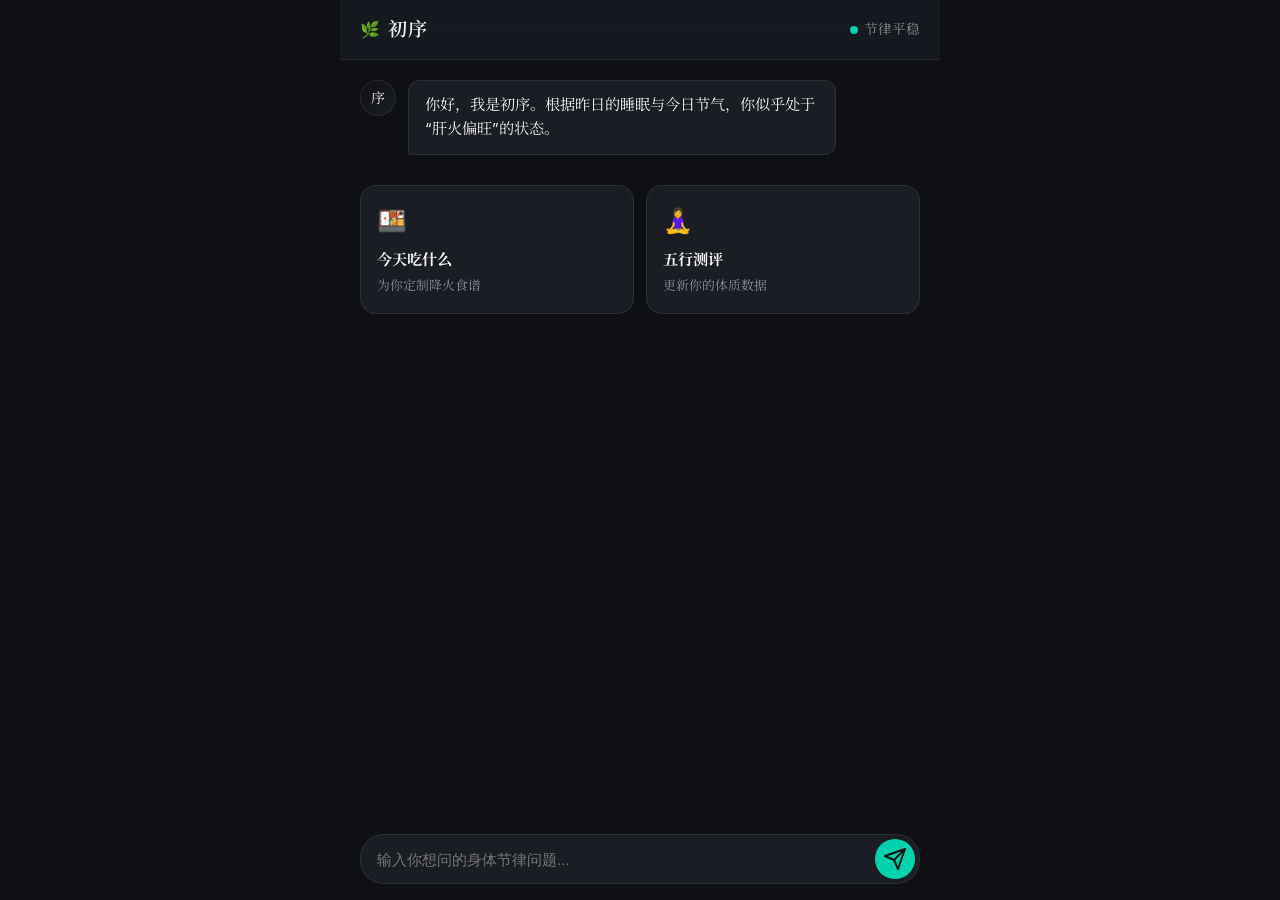
==== frontend/index.html @ c4203f0c "feat: init lightweight vanilla PWA frontend skeleton" ====
<!DOCTYPE html>
<html lang="zh-CN">
<head>
    <meta charset="UTF-8">
    <meta name="viewport" content="width=device-width, initial-scale=1.0, maximum-scale=1.0, user-scalable=no">
    <title>初序 · 身体节律管家</title>
    <!-- SEO & PWA Meta -->
    <meta name="description" content="初序 AI - 你的五行体质与日常节律管家">
    <meta name="theme-color" content="#1a1a1a">
    <!-- Fonts -->
    <link rel="preconnect" href="https://fonts.googleapis.com">
    <link rel="preconnect" href="https://fonts.gstatic.com" crossorigin>
    <link href="https://fonts.googleapis.com/css2?family=Inter:wght@300;400;500;600&family=Noto+Serif+SC:wght@400;600&display=swap" rel="stylesheet">
    <!-- Styles -->
    <link rel="stylesheet" href="styles.css">
</head>
<body>
    <div id="app" class="app-container">
        <!-- Header -->
        <header class="glass-header">
            <div class="logo">
                <span class="logo-icon">🌿</span>
                <h1>初序</h1>
            </div>
            <div class="user-status">
                <span class="status-dot healthy"></span>
                <span>节律平稳</span>
            </div>
        </header>

        <!-- Main Chat/Content Area -->
        <main id="chat-container" class="chat-container">
            <!-- Welcome Message -->
            <div class="message ai-message fade-in">
                <div class="avatar">序</div>
                <div class="bubble">
                    <p>你好，我是初序。根据昨日的睡眠与今日节气，你似乎处于“肝火偏旺”的状态。</p>
                </div>
            </div>
            
            <!-- Quick Action Cards (Hook System) -->
            <div class="action-grid fade-in-up">
                <div class="action-card primary-action" id="btn-eat-what">
                    <div class="card-icon">🍱</div>
                    <h3>今天吃什么</h3>
                    <p>为你定制降火食谱</p>
                </div>
                <div class="action-card secondary-action">
                    <div class="card-icon">🧘‍♀️</div>
                    <h3>五行测评</h3>
                    <p>更新你的体质数据</p>
                </div>
            </div>
        </main>

        <!-- Input Area -->
        <footer class="input-area glass-footer">
            <div class="input-wrapper">
                <input type="text" id="user-input" placeholder="输入你想问的身体节律问题..." autocomplete="off">
                <button id="send-btn" class="send-btn">
                    <svg viewBox="0 0 24 24" width="24" height="24" stroke="currentColor" stroke-width="2" fill="none" stroke-linecap="round" stroke-linejoin="round"><line x1="22" y1="2" x2="11" y2="13"></line><polygon points="22 2 15 22 11 13 2 9 22 2"></polygon></svg>
                </button>
            </div>
        </footer>
    </div>

    <!-- Scripts -->
    <script src="app.js"></script>
</body>
</html>
---- frontend/styles.css ----
/* CSS Variables & Design System */
:root {
    /* Color Palette */
    --bg-color: #0f1115;
    --surface-color: #1a1d24;
    --primary-color: #00d2ad;
    --primary-hover: #00e8c0;
    --text-main: #f0f0f0;
    --text-muted: #8a8d93;
    --glass-bg: rgba(26, 29, 36, 0.7);
    --glass-border: rgba(255, 255, 255, 0.08);
    
    /* Metrics */
    --border-radius: 16px;
    --header-height: 60px;
    --footer-height: 80px;
}

* {
    box-sizing: border-box;
    margin: 0;
    padding: 0;
}

body {
    font-family: 'Inter', 'Noto Serif SC', sans-serif;
    background-color: var(--bg-color);
    color: var(--text-main);
    line-height: 1.6;
    height: 100vh;
    overflow: hidden;
}

/* App Container */
.app-container {
    display: flex;
    flex-direction: column;
    height: 100vh;
    max-width: 600px;
    margin: 0 auto;
    position: relative;
}

/* Glassmorphism Components */
.glass-header {
    background: var(--glass-bg);
    backdrop-filter: blur(12px);
    -webkit-backdrop-filter: blur(12px);
    border-bottom: 1px solid var(--glass-border);
    height: var(--header-height);
    display: flex;
    justify-content: space-between;
    align-items: center;
    padding: 0 20px;
    position: absolute;
    top: 0;
    width: 100%;
    z-index: 10;
}

.logo {
    display: flex;
    align-items: center;
    gap: 8px;
}

.logo h1 {
    font-size: 1.2rem;
    font-weight: 600;
    letter-spacing: 1px;
}

.user-status {
    display: flex;
    align-items: center;
    gap: 6px;
    font-size: 0.85rem;
    color: var(--text-muted);
}

.status-dot {
    width: 8px;
    height: 8px;
    border-radius: 50%;
}
.status-dot.healthy { background-color: var(--primary-color); }

/* Main Chat Area */
.chat-container {
    flex: 1;
    overflow-y: auto;
    padding: calc(var(--header-height) + 20px) 20px calc(var(--footer-height) + 20px);
    display: flex;
    flex-direction: column;
    gap: 20px;
}

.message {
    display: flex;
    gap: 12px;
    max-width: 85%;
}

.ai-message {
    align-self: flex-start;
}

.user-message {
    align-self: flex-end;
    flex-direction: row-reverse;
}

.avatar {
    width: 36px;
    height: 36px;
    border-radius: 50%;
    background: linear-gradient(135deg, var(--bg-color), var(--surface-color));
    border: 1px solid var(--glass-border);
    display: flex;
    justify-content: center;
    align-items: center;
    font-size: 14px;
    flex-shrink: 0;
}

.bubble {
    background: var(--surface-color);
    padding: 12px 16px;
    border-radius: 12px 12px 12px 2px;
    border: 1px solid var(--glass-border);
    font-size: 0.95rem;
}

.user-message .bubble {
    background: linear-gradient(135deg, rgba(0, 210, 173, 0.1), transparent);
    border-color: rgba(0, 210, 173, 0.3);
    border-radius: 12px 12px 2px 12px;
}

/* Action Cards */
.action-grid {
    display: grid;
    grid-template-columns: 1fr 1fr;
    gap: 12px;
    margin-top: 10px;
}

.action-card {
    background: var(--surface-color);
    border: 1px solid var(--glass-border);
    border-radius: 16px;
    padding: 16px;
    cursor: pointer;
    transition: all 0.3s ease;
}

.action-card:hover {
    transform: translateY(-2px);
    border-color: var(--primary-color);
    box-shadow: 0 4px 12px rgba(0, 210, 173, 0.1);
}

.card-icon {
    font-size: 24px;
    margin-bottom: 8px;
}

.action-card h3 {
    font-size: 0.95rem;
    margin-bottom: 4px;
    color: var(--text-main);
}

.action-card p {
    font-size: 0.8rem;
    color: var(--text-muted);
}

/* Input Area */
.input-area {
    position: absolute;
    bottom: 0;
    width: 100%;
    padding: 16px 20px;
    background: var(--bg-color);
}

.input-wrapper {
    display: flex;
    background: var(--surface-color);
    border: 1px solid var(--glass-border);
    border-radius: 24px;
    padding: 4px 4px 4px 16px;
    transition: border-color 0.3s;
}

.input-wrapper:focus-within {
    border-color: var(--primary-color);
}

.input-wrapper input {
    flex: 1;
    background: transparent;
    border: none;
    outline: none;
    color: var(--text-main);
    font-size: 0.95rem;
}

.send-btn {
    background: var(--primary-color);
    color: var(--bg-color);
    border: none;
    width: 40px;
    height: 40px;
    border-radius: 50%;
    display: flex;
    justify-content: center;
    align-items: center;
    cursor: pointer;
    transition: background 0.3s;
}

.send-btn:hover {
    background: var(--primary-hover);
}

/* Animations */
@keyframes fadeIn { from { opacity: 0; } to { opacity: 1; } }
@keyframes fadeInUp { from { opacity: 0; transform: translateY(10px); } to { opacity: 1; transform: translateY(0); } }

.fade-in { animation: fadeIn 0.5s ease forwards; }
.fade-in-up { animation: fadeInUp 0.5s ease forwards; animation-delay: 0.2s; opacity: 0; }
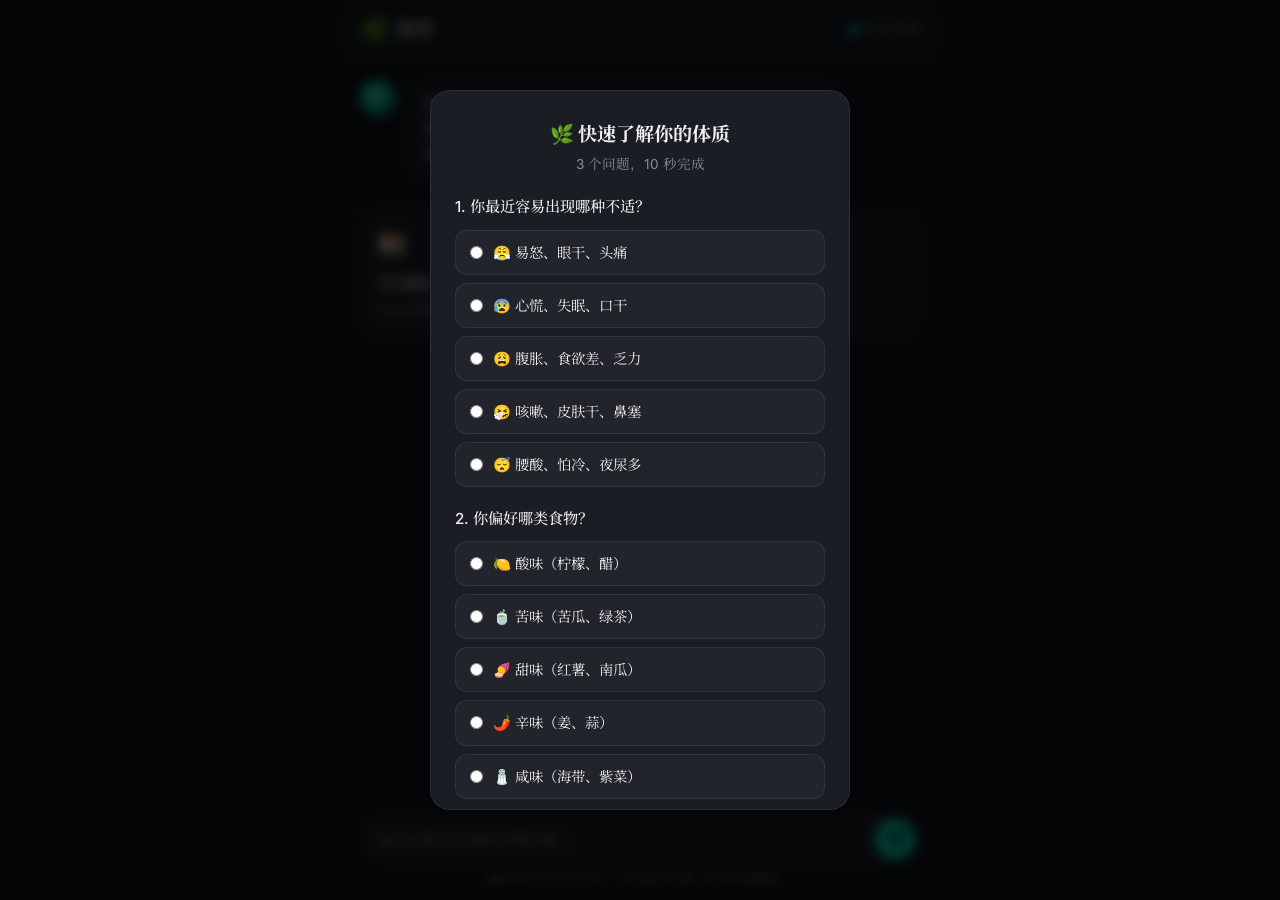
==== commit 3c82c38a: "feat: Phase 2-3 PWA升级 - AI对话引擎+菜谱API框架 - 新增 chat-engine.js: OpenClaw SSE流式对话 + Coze Fallback + 伪打字机降" ====
--- a/frontend/index.html
+++ b/frontend/index.html
@@ -1,19 +1,27 @@
 <!DOCTYPE html>
 <html lang="zh-CN">
+
 <head>
     <meta charset="UTF-8">
     <meta name="viewport" content="width=device-width, initial-scale=1.0, maximum-scale=1.0, user-scalable=no">
     <title>初序 · 身体节律管家</title>
     <!-- SEO & PWA Meta -->
-    <meta name="description" content="初序 AI - 你的五行体质与日常节律管家">
+    <meta name="description" content="初序 AI - 基于五行体质与肠脑轴科学的智能健康管家">
     <meta name="theme-color" content="#1a1a1a">
+    <link rel="manifest" href="manifest.json">
+    <link rel="apple-touch-icon" href="icons/icon-180.png">
+    <meta name="apple-mobile-web-app-capable" content="yes">
+    <meta name="apple-mobile-web-app-status-bar-style" content="black-translucent">
     <!-- Fonts -->
     <link rel="preconnect" href="https://fonts.googleapis.com">
     <link rel="preconnect" href="https://fonts.gstatic.com" crossorigin>
-    <link href="https://fonts.googleapis.com/css2?family=Inter:wght@300;400;500;600&family=Noto+Serif+SC:wght@400;600&display=swap" rel="stylesheet">
+    <link
+        href="https://fonts.googleapis.com/css2?family=Inter:wght@300;400;500;600&family=Noto+Serif+SC:wght@400;600&display=swap"
+        rel="stylesheet">
     <!-- Styles -->
     <link rel="stylesheet" href="styles.css">
 </head>
+
 <body>
     <div id="app" class="app-container">
         <!-- Header -->
@@ -24,7 +32,7 @@
             </div>
             <div class="user-status">
                 <span class="status-dot healthy"></span>
-                <span>节律平稳</span>
+                <span id="user-element-label">节律平稳</span>
             </div>
         </header>
 
@@ -34,21 +42,22 @@
             <div class="message ai-message fade-in">
                 <div class="avatar">序</div>
                 <div class="bubble">
-                    <p>你好，我是初序。根据昨日的睡眠与今日节气，你似乎处于“肝火偏旺”的状态。</p>
+                    <p>你好，我是初序 🌿</p>
+                    <p>我能根据你的五行体质，为你推荐今天最该吃什么、怎么调养。</p>
                 </div>
             </div>
-            
-            <!-- Quick Action Cards (Hook System) -->
+
+            <!-- Quick Action Cards -->
             <div class="action-grid fade-in-up">
                 <div class="action-card primary-action" id="btn-eat-what">
                     <div class="card-icon">🍱</div>
                     <h3>今天吃什么</h3>
-                    <p>为你定制降火食谱</p>
+                    <p>为你定制调养食谱</p>
                 </div>
-                <div class="action-card secondary-action">
+                <div class="action-card secondary-action" id="btn-assessment">
                     <div class="card-icon">🧘‍♀️</div>
                     <h3>五行测评</h3>
-                    <p>更新你的体质数据</p>
+                    <p>深度体质分析</p>
                 </div>
             </div>
         </main>
@@ -57,14 +66,44 @@
         <footer class="input-area glass-footer">
             <div class="input-wrapper">
                 <input type="text" id="user-input" placeholder="输入你想问的身体节律问题..." autocomplete="off">
-                <button id="send-btn" class="send-btn">
-                    <svg viewBox="0 0 24 24" width="24" height="24" stroke="currentColor" stroke-width="2" fill="none" stroke-linecap="round" stroke-linejoin="round"><line x1="22" y1="2" x2="11" y2="13"></line><polygon points="22 2 15 22 11 13 2 9 22 2"></polygon></svg>
+                <button id="send-btn" class="send-btn" aria-label="发送">
+                    <svg viewBox="0 0 24 24" width="24" height="24" stroke="currentColor" stroke-width="2" fill="none"
+                        stroke-linecap="round" stroke-linejoin="round">
+                        <line x1="22" y1="2" x2="11" y2="13"></line>
+                        <polygon points="22 2 15 22 11 13 2 9 22 2"></polygon>
+                    </svg>
                 </button>
             </div>
+            <p class="disclaimer-text">⚠️ AI 生成内容仅供参考，不构成医疗诊断。如有不适请就医。</p>
         </footer>
+
+        <!-- 体质选择弹窗 -->
+        <div id="constitution-modal" class="modal-overlay" style="display:none;">
+            <div class="modal-card">
+                <div class="modal-header">
+                    <h2>🌿 快速了解你的体质</h2>
+                    <p>3 个问题，10 秒完成</p>
+                </div>
+                <div class="modal-body" id="constitution-questions">
+                    <!-- JS 动态填入 -->
+                </div>
+                <button id="constitution-submit" class="modal-submit" disabled>确认体质</button>
+            </div>
+        </div>
     </div>
 
     <!-- Scripts -->
+    <script src="chat-engine.js"></script>
+    <script src="recipe-api.js"></script>
     <script src="app.js"></script>
+    <script>
+        // Service Worker Registration
+        if ('serviceWorker' in navigator) {
+            navigator.serviceWorker.register('sw.js')
+                .then(() => console.log('[初序] Service Worker 注册成功'))
+                .catch((err) => console.warn('[初序] SW 注册失败:', err));
+        }
+    </script>
 </body>
-</html>
+
+</html>
--- a/frontend/styles.css
+++ b/frontend/styles.css
@@ -1,19 +1,19 @@
-/* CSS Variables & Design System */
+/* ─── CSS Variables & Design System ─── */
 :root {
-    /* Color Palette */
     --bg-color: #0f1115;
     --surface-color: #1a1d24;
     --primary-color: #00d2ad;
     --primary-hover: #00e8c0;
+    --primary-glow: rgba(0, 210, 173, 0.15);
     --text-main: #f0f0f0;
     --text-muted: #8a8d93;
     --glass-bg: rgba(26, 29, 36, 0.7);
     --glass-border: rgba(255, 255, 255, 0.08);
-    
-    /* Metrics */
+    --danger: #ff4e50;
+    --warning: #f9d423;
     --border-radius: 16px;
     --header-height: 60px;
-    --footer-height: 80px;
+    --footer-height: 100px;
 }
 
 * {
@@ -31,7 +31,7 @@
     overflow: hidden;
 }
 
-/* App Container */
+/* ─── App Container ─── */
 .app-container {
     display: flex;
     flex-direction: column;
@@ -41,7 +41,7 @@
     position: relative;
 }
 
-/* Glassmorphism Components */
+/* ─── Glassmorphism Header ─── */
 .glass-header {
     background: var(--glass-bg);
     backdrop-filter: blur(12px);
@@ -52,9 +52,10 @@
     justify-content: space-between;
     align-items: center;
     padding: 0 20px;
-    position: absolute;
+    position: fixed;
     top: 0;
     width: 100%;
+    max-width: 600px;
     z-index: 10;
 }
 
@@ -62,6 +63,10 @@
     display: flex;
     align-items: center;
     gap: 8px;
+}
+
+.logo-icon {
+    font-size: 1.4rem;
 }
 
 .logo h1 {
@@ -83,9 +88,13 @@
     height: 8px;
     border-radius: 50%;
 }
-.status-dot.healthy { background-color: var(--primary-color); }
-
-/* Main Chat Area */
+
+.status-dot.healthy {
+    background-color: var(--primary-color);
+    box-shadow: 0 0 6px var(--primary-color);
+}
+
+/* ─── Chat Area ─── */
 .chat-container {
     flex: 1;
     overflow-y: auto;
@@ -93,6 +102,7 @@
     display: flex;
     flex-direction: column;
     gap: 20px;
+    scroll-behavior: smooth;
 }
 
 .message {
@@ -114,13 +124,15 @@
     width: 36px;
     height: 36px;
     border-radius: 50%;
-    background: linear-gradient(135deg, var(--bg-color), var(--surface-color));
+    background: linear-gradient(135deg, var(--primary-color), #007a63);
     border: 1px solid var(--glass-border);
     display: flex;
     justify-content: center;
     align-items: center;
     font-size: 14px;
     flex-shrink: 0;
+    color: #fff;
+    font-weight: 600;
 }
 
 .bubble {
@@ -137,7 +149,7 @@
     border-radius: 12px 12px 2px 12px;
 }
 
-/* Action Cards */
+/* ─── Action Cards ─── */
 .action-grid {
     display: grid;
     grid-template-columns: 1fr 1fr;
@@ -157,7 +169,11 @@
 .action-card:hover {
     transform: translateY(-2px);
     border-color: var(--primary-color);
-    box-shadow: 0 4px 12px rgba(0, 210, 173, 0.1);
+    box-shadow: 0 4px 16px var(--primary-glow);
+}
+
+.action-card:active {
+    transform: translateY(0);
 }
 
 .card-icon {
@@ -168,7 +184,6 @@
 .action-card h3 {
     font-size: 0.95rem;
     margin-bottom: 4px;
-    color: var(--text-main);
 }
 
 .action-card p {
@@ -176,13 +191,139 @@
     color: var(--text-muted);
 }
 
-/* Input Area */
+.primary-action {
+    border-color: rgba(0, 210, 173, 0.2);
+}
+
+/* ─── Loading Dots ─── */
+.typing-dots {
+    display: flex;
+    gap: 5px;
+    padding: 4px 0;
+}
+
+.typing-dots span {
+    width: 8px;
+    height: 8px;
+    border-radius: 50%;
+    background: var(--primary-color);
+    animation: dotPulse 1.4s infinite ease-in-out both;
+}
+
+.typing-dots span:nth-child(2) {
+    animation-delay: 0.16s;
+}
+
+.typing-dots span:nth-child(3) {
+    animation-delay: 0.32s;
+}
+
+@keyframes dotPulse {
+
+    0%,
+    80%,
+    100% {
+        opacity: 0.2;
+        transform: scale(0.8);
+    }
+
+    40% {
+        opacity: 1;
+        transform: scale(1);
+    }
+}
+
+/* ─── Recipe Card ─── */
+.recipe-card {
+    margin-top: 12px;
+    background: rgba(0, 0, 0, 0.25);
+    padding: 16px;
+    border-radius: 12px;
+    border: 1px solid var(--glass-border);
+}
+
+.recipe-header {
+    display: flex;
+    justify-content: space-between;
+    align-items: center;
+    margin-bottom: 8px;
+}
+
+.recipe-name {
+    color: var(--primary-color);
+    font-size: 1rem;
+}
+
+.recipe-tag {
+    font-size: 0.7rem;
+    background: var(--primary-glow);
+    color: var(--primary-color);
+    padding: 2px 8px;
+    border-radius: 10px;
+    border: 1px solid rgba(0, 210, 173, 0.3);
+}
+
+.recipe-effect {
+    font-size: 0.85rem;
+    color: var(--text-muted);
+    margin-bottom: 10px;
+}
+
+.recipe-ingredients {
+    font-size: 0.85rem;
+    color: var(--text-muted);
+    margin-bottom: 10px;
+}
+
+.recipe-ingredients .label {
+    color: var(--text-main);
+    font-weight: 500;
+}
+
+.recipe-steps {
+    list-style: none;
+    font-size: 0.85rem;
+    color: var(--text-muted);
+    margin-bottom: 12px;
+}
+
+.recipe-steps li {
+    padding: 3px 0;
+}
+
+.cps-button {
+    display: block;
+    text-align: center;
+    background: linear-gradient(90deg, var(--danger), var(--warning));
+    color: #fff;
+    text-decoration: none;
+    padding: 10px;
+    border-radius: 8px;
+    font-weight: 600;
+    font-size: 0.9rem;
+    transition: opacity 0.3s;
+}
+
+.cps-button:hover {
+    opacity: 0.9;
+}
+
+.disclaimer {
+    font-size: 0.75rem;
+    color: var(--text-muted);
+    margin-top: 8px;
+}
+
+/* ─── Input Area ─── */
 .input-area {
-    position: absolute;
+    position: fixed;
     bottom: 0;
     width: 100%;
-    padding: 16px 20px;
+    max-width: 600px;
+    padding: 12px 20px;
+    padding-bottom: calc(12px + env(safe-area-inset-bottom, 0px));
     background: var(--bg-color);
+    border-top: 1px solid var(--glass-border);
 }
 
 .input-wrapper {
@@ -225,9 +366,157 @@
     background: var(--primary-hover);
 }
 
-/* Animations */
-@keyframes fadeIn { from { opacity: 0; } to { opacity: 1; } }
-@keyframes fadeInUp { from { opacity: 0; transform: translateY(10px); } to { opacity: 1; transform: translateY(0); } }
-
-.fade-in { animation: fadeIn 0.5s ease forwards; }
-.fade-in-up { animation: fadeInUp 0.5s ease forwards; animation-delay: 0.2s; opacity: 0; }
+.disclaimer-text {
+    font-size: 0.7rem;
+    color: var(--text-muted);
+    text-align: center;
+    margin-top: 6px;
+}
+
+/* ─── Constitution Modal ─── */
+.modal-overlay {
+    position: fixed;
+    inset: 0;
+    background: rgba(0, 0, 0, 0.7);
+    backdrop-filter: blur(6px);
+    display: flex;
+    justify-content: center;
+    align-items: center;
+    z-index: 100;
+    padding: 20px;
+}
+
+.modal-card {
+    background: var(--surface-color);
+    border: 1px solid var(--glass-border);
+    border-radius: 20px;
+    padding: 28px 24px;
+    max-width: 420px;
+    width: 100%;
+    max-height: 80vh;
+    overflow-y: auto;
+}
+
+.modal-header {
+    text-align: center;
+    margin-bottom: 20px;
+}
+
+.modal-header h2 {
+    font-size: 1.2rem;
+    margin-bottom: 4px;
+}
+
+.modal-header p {
+    font-size: 0.85rem;
+    color: var(--text-muted);
+}
+
+.cq-block {
+    margin-bottom: 20px;
+}
+
+.cq-question {
+    font-size: 0.95rem;
+    font-weight: 500;
+    margin-bottom: 10px;
+}
+
+.cq-options {
+    display: flex;
+    flex-direction: column;
+    gap: 8px;
+}
+
+.cq-option {
+    display: flex;
+    align-items: center;
+    gap: 10px;
+    background: rgba(255, 255, 255, 0.03);
+    border: 1px solid var(--glass-border);
+    border-radius: 12px;
+    padding: 10px 14px;
+    cursor: pointer;
+    transition: all 0.2s;
+    font-size: 0.9rem;
+}
+
+.cq-option:hover {
+    border-color: var(--primary-color);
+}
+
+.cq-option input[type="radio"] {
+    accent-color: var(--primary-color);
+}
+
+.cq-option:has(input:checked) {
+    border-color: var(--primary-color);
+    background: var(--primary-glow);
+}
+
+.modal-submit {
+    width: 100%;
+    padding: 12px;
+    background: var(--primary-color);
+    color: var(--bg-color);
+    border: none;
+    border-radius: 12px;
+    font-size: 1rem;
+    font-weight: 600;
+    cursor: pointer;
+    transition: opacity 0.3s;
+    margin-top: 8px;
+}
+
+.modal-submit:disabled {
+    opacity: 0.4;
+    cursor: not-allowed;
+}
+
+.modal-submit:not(:disabled):hover {
+    background: var(--primary-hover);
+}
+
+/* ─── Animations ─── */
+@keyframes fadeIn {
+    from {
+        opacity: 0;
+    }
+
+    to {
+        opacity: 1;
+    }
+}
+
+@keyframes fadeInUp {
+    from {
+        opacity: 0;
+        transform: translateY(10px);
+    }
+
+    to {
+        opacity: 1;
+        transform: translateY(0);
+    }
+}
+
+.fade-in {
+    animation: fadeIn 0.5s ease forwards;
+}
+
+.fade-in-up {
+    animation: fadeInUp 0.5s ease forwards;
+    animation-delay: 0.2s;
+    opacity: 0;
+}
+
+/* ─── Mobile Responsive ─── */
+@media (max-width: 480px) {
+    .action-grid {
+        grid-template-columns: 1fr;
+    }
+
+    .modal-card {
+        padding: 20px 16px;
+    }
+}
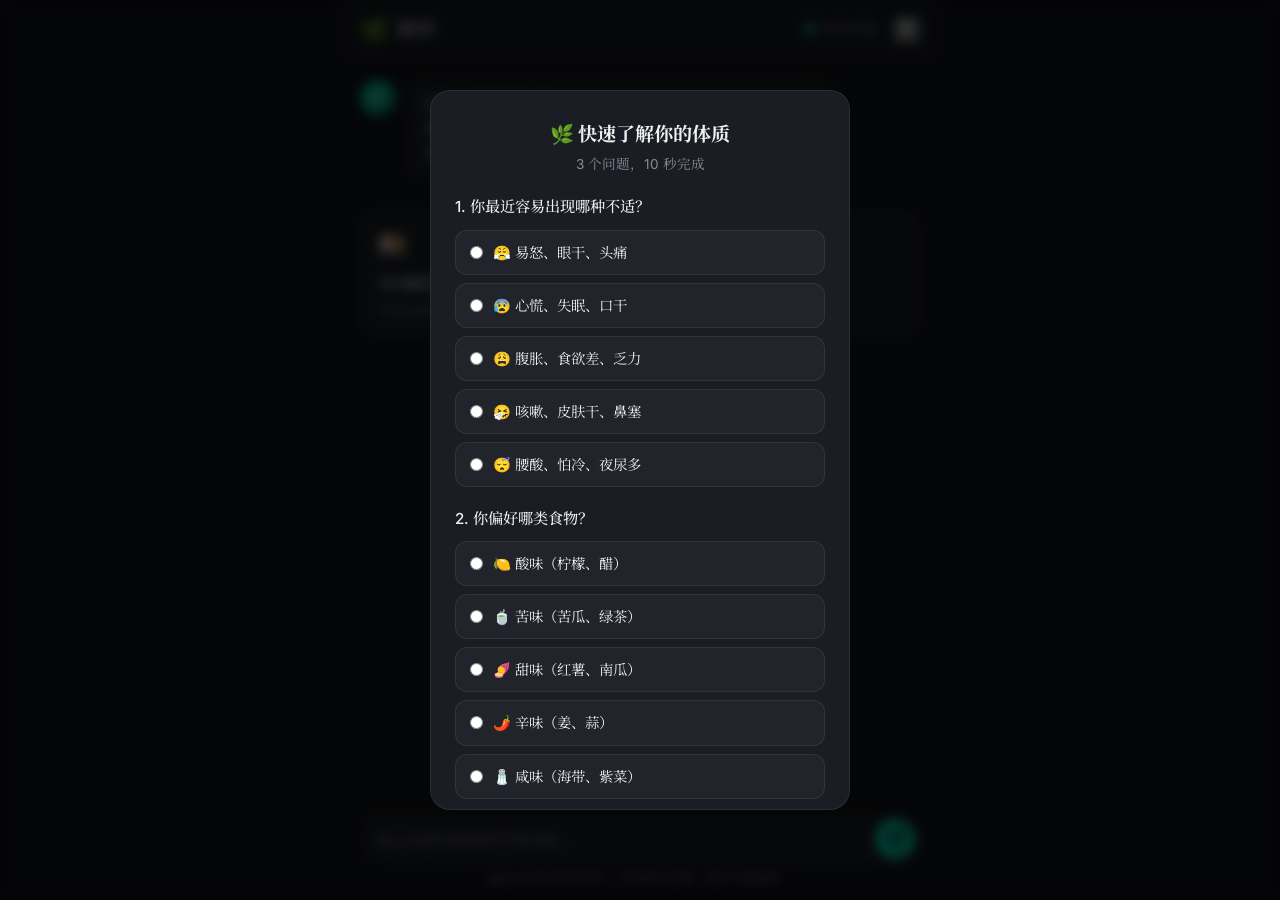
==== commit a7eeaf78: "[frontend] Implemented Phase 1 P0: Payment preview, Coze SDK, and Dashboard" ====
--- a/frontend/index.html
+++ b/frontend/index.html
@@ -33,6 +33,7 @@
             <div class="user-status">
                 <span class="status-dot healthy"></span>
                 <span id="user-element-label">节律平稳</span>
+                <a href="dashboard.html" class="dashboard-link" id="nav-dashboard" title="OPC 驾驶舱">📊</a>
             </div>
         </header>
 
@@ -94,6 +95,7 @@
 
     <!-- Scripts -->
     <script src="chat-engine.js"></script>
+    <script src="recipe-data.js"></script>
     <script src="recipe-api.js"></script>
     <script src="app.js"></script>
     <script>
@@ -104,6 +106,55 @@
                 .catch((err) => console.warn('[初序] SW 注册失败:', err));
         }
     </script>
+
+    <!-- Coze Web SDK (五行测评) -->
+    <script src="coze-config.js"></script>
+    <script src="https://lf-cdn.coze.cn/obj/unpkg/flow-platform/chat-app-sdk/1.2.0-beta.19/libs/cn/index.js"></script>
+    <script>
+        (function() {
+            // 从 coze-config.js 读取凭证（Plan B：构建时注入）
+            var cfg = window.COZE_CONFIG || {};
+            var botId = cfg.bot_id || '__COZE_BOT_ID__';
+            var pat = cfg.token || '__COZE_PAT__';
+
+            // 检查是否为占位符
+            if (botId.indexOf('__') === 0) {
+                console.warn('[Coze SDK] 凭证未配置，请编辑 coze-config.js 填入真实值');
+                return;
+            }
+
+            // 初始化 SDK
+            try {
+                var cozeClient = new CozeWebSDK.WebChatClient({
+                    config: { bot_id: botId },
+                    componentProps: { title: '初序 · 五行体质测评' },
+                    auth: {
+                        type: 'token',
+                        token: pat,
+                        onRefreshToken: function() { return pat; }
+                    }
+                });
+                console.log('[Coze SDK] 初始化成功');
+
+                // 拦截"五行测评"卡片点击 → 打开 SDK 聊天窗口
+                var assessBtn = document.getElementById('btn-assessment');
+                if (assessBtn) {
+                    assessBtn.addEventListener('click', function(e) {
+                        e.stopPropagation();
+                        // SDK 会在页面注入聊天气泡，触发打开
+                        var bubble = document.querySelector('.coze-chat-bubble, [class*="coze"][class*="bubble"]');
+                        if (bubble) {
+                            bubble.click();
+                        } else {
+                            console.log('[Coze SDK] 聊天气泡未找到，SDK 可能仍在加载');
+                        }
+                    });
+                }
+            } catch(err) {
+                console.error('[Coze SDK] 初始化失败:', err);
+            }
+        })();
+    </script>
 </body>
 
 </html>
--- a/frontend/styles.css
+++ b/frontend/styles.css
@@ -14,6 +14,18 @@
     --border-radius: 16px;
     --header-height: 60px;
     --footer-height: 100px;
+
+    /* Agent 专属色 */
+    --agent-zoey: #00d2ad;
+    --agent-zimo: #7c5cbf;
+    --agent-caesar: #f39c12;
+    --agent-mingzhe: #e74c3c;
+    --agent-zhiyuan: #3498db;
+    --agent-bot: #4ecdc4;
+
+    /* 付费报告专用 */
+    --gold: #d4a853;
+    --gold-glow: rgba(212, 168, 83, 0.15);
 }
 
 * {
@@ -92,6 +104,18 @@
 .status-dot.healthy {
     background-color: var(--primary-color);
     box-shadow: 0 0 6px var(--primary-color);
+}
+
+.dashboard-link {
+    font-size: 1.3rem;
+    text-decoration: none;
+    margin-left: 12px;
+    opacity: 0.7;
+    transition: opacity 0.3s;
+}
+
+.dashboard-link:hover {
+    opacity: 1;
 }
 
 /* ─── Chat Area ─── */
@@ -510,13 +534,233 @@
     opacity: 0;
 }
 
+/* ─── New Recipe Elements ─── */
+.recipe-season {
+    font-size: 0.65rem;
+    background: rgba(249, 212, 35, 0.15);
+    color: var(--warning);
+    padding: 2px 6px;
+    border-radius: 8px;
+    border: 1px solid rgba(249, 212, 35, 0.3);
+    margin-left: 6px;
+}
+
+.recipe-avoid {
+    font-size: 0.8rem;
+    color: var(--warning);
+    margin: 8px 0;
+    padding: 6px 10px;
+    background: rgba(249, 212, 35, 0.08);
+    border-radius: 8px;
+    border-left: 3px solid var(--warning);
+}
+
 /* ─── Mobile Responsive ─── */
+
+/* Tablet & Small Desktop */
+@media (max-width: 768px) {
+    .app-container {
+        max-width: 100%;
+    }
+
+    .glass-header {
+        max-width: 100%;
+    }
+
+    .input-area {
+        max-width: 100%;
+    }
+}
+
+/* Phone Landscape / Large Phone */
 @media (max-width: 480px) {
+    :root {
+        --header-height: 52px;
+        --footer-height: 90px;
+    }
+
+    .logo h1 {
+        font-size: 1.05rem;
+    }
+
+    .user-status {
+        font-size: 0.78rem;
+    }
+
     .action-grid {
         grid-template-columns: 1fr;
+        gap: 10px;
+    }
+
+    .action-card {
+        padding: 14px;
+    }
+
+    .action-card h3 {
+        font-size: 0.9rem;
+    }
+
+    .bubble {
+        padding: 10px 13px;
+        font-size: 0.9rem;
+    }
+
+    .message {
+        max-width: 90%;
+        gap: 8px;
+    }
+
+    .avatar {
+        width: 32px;
+        height: 32px;
+        font-size: 12px;
     }
 
     .modal-card {
         padding: 20px 16px;
+        border-radius: 16px;
+        max-height: 85vh;
+    }
+
+    .modal-header h2 {
+        font-size: 1.05rem;
+    }
+
+    .cq-option {
+        padding: 10px 12px;
+        font-size: 0.85rem;
+    }
+
+    .recipe-card {
+        padding: 12px;
+    }
+
+    .recipe-header {
+        flex-wrap: wrap;
+        gap: 6px;
+    }
+
+    .recipe-name {
+        font-size: 0.95rem;
+    }
+
+    .cps-button {
+        padding: 12px;
+        font-size: 0.85rem;
+    }
+
+    .input-wrapper {
+        border-radius: 20px;
+        padding: 3px 3px 3px 14px;
+    }
+
+    .input-wrapper input {
+        font-size: 0.9rem;
+    }
+
+    .send-btn {
+        width: 36px;
+        height: 36px;
+    }
+
+    .disclaimer-text {
+        font-size: 0.65rem;
+    }
+}
+
+/* Small Phone (iPhone SE, etc.) */
+@media (max-width: 375px) {
+    :root {
+        --header-height: 48px;
+        --footer-height: 84px;
+    }
+
+    .glass-header {
+        padding: 0 12px;
+    }
+
+    .logo h1 {
+        font-size: 0.95rem;
+    }
+
+    .chat-container {
+        padding-left: 12px;
+        padding-right: 12px;
+        gap: 14px;
+    }
+
+    .bubble {
+        font-size: 0.85rem;
+        padding: 8px 12px;
+    }
+
+    .message {
+        max-width: 92%;
+    }
+
+    .action-card {
+        padding: 12px;
+    }
+
+    .card-icon {
+        font-size: 20px;
+    }
+
+    .input-area {
+        padding: 8px 12px;
+    }
+
+    .recipe-steps {
+        font-size: 0.8rem;
+    }
+
+    .recipe-ingredients {
+        font-size: 0.8rem;
+    }
+}
+
+/* Safe Area for notched phones (iPhone X+) */
+@supports (padding: env(safe-area-inset-bottom)) {
+    .input-area {
+        padding-bottom: calc(12px + env(safe-area-inset-bottom));
+    }
+
+    .chat-container {
+        padding-bottom: calc(var(--footer-height) + 20px + env(safe-area-inset-bottom));
+    }
+}
+
+/* Touch optimization: bigger tap targets */
+@media (hover: none) and (pointer: coarse) {
+    .action-card {
+        min-height: 72px;
+    }
+
+    .cq-option {
+        min-height: 44px;
+    }
+
+    .send-btn {
+        min-width: 44px;
+        min-height: 44px;
+    }
+
+    .cps-button {
+        min-height: 48px;
+        display: flex;
+        align-items: center;
+        justify-content: center;
+    }
+}
+
+/* Landscape phone */
+@media (max-height: 500px) and (orientation: landscape) {
+    .modal-card {
+        max-height: 90vh;
+        padding: 16px;
+    }
+
+    .chat-container {
+        gap: 12px;
     }
 }
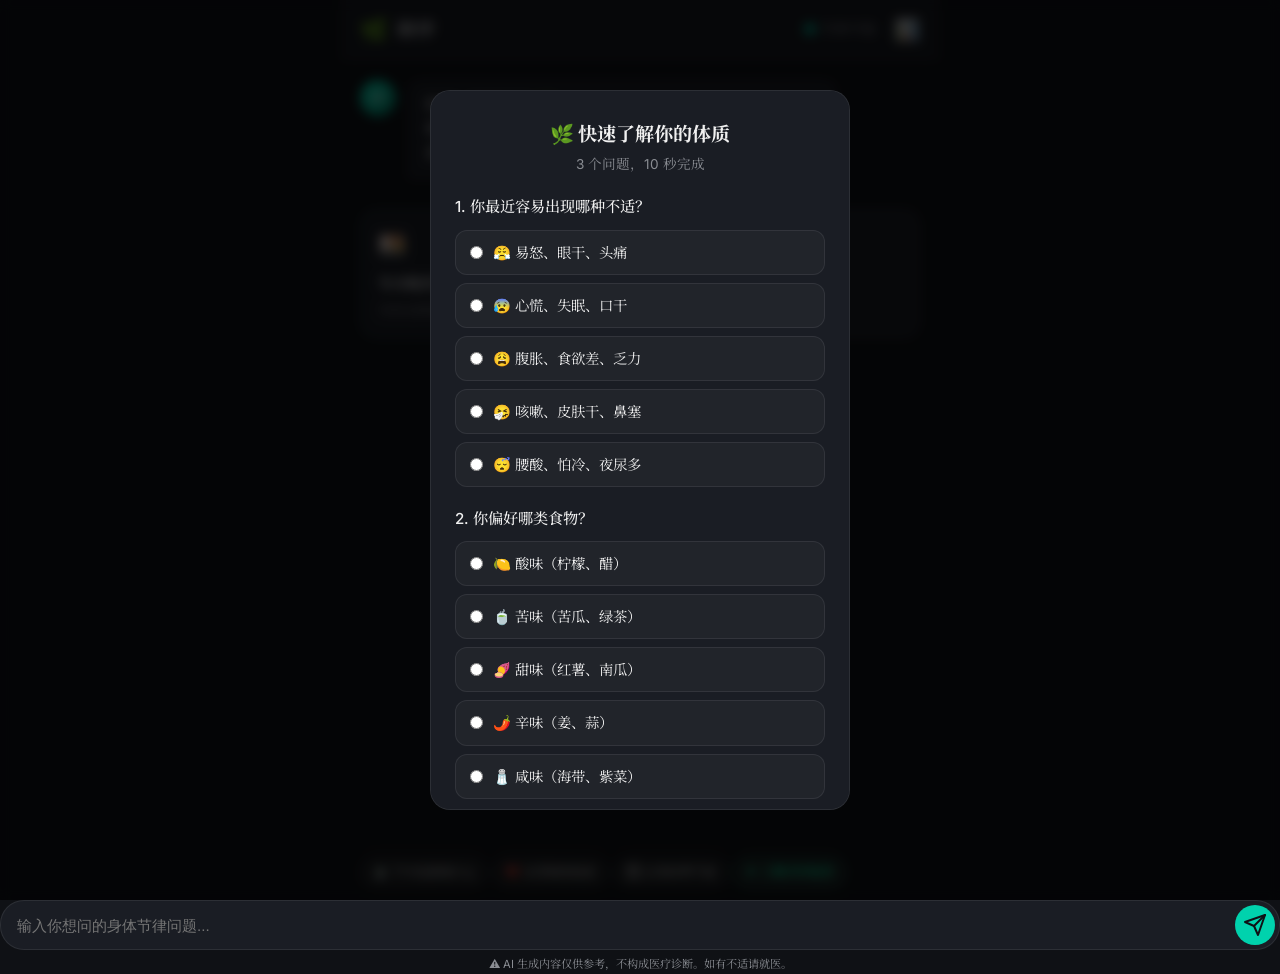
==== commit 79f26681: "feat: update prototype with new trust-building scenario and dashboard features" ====
--- a/frontend/index.html
+++ b/frontend/index.html
@@ -33,7 +33,7 @@
             <div class="user-status">
                 <span class="status-dot healthy"></span>
                 <span id="user-element-label">节律平稳</span>
-                <a href="dashboard.html" class="dashboard-link" id="nav-dashboard" title="OPC 驾驶舱">📊</a>
+                <a href="tracker.html" class="dashboard-link" id="nav-dashboard" title="数据面板">📊</a>
             </div>
         </header>
 
@@ -65,6 +65,12 @@
 
         <!-- Input Area -->
         <footer class="input-area glass-footer">
+            <!-- 猜你想问 (Demo Prompts) -->
+                <button class="demo-btn" id="demo-scene-1">🍵 下午犯困喝什么</button>
+                <button class="demo-btn" id="demo-scene-2">❤️ 生理期情绪差</button>
+                <button class="demo-btn" id="demo-scene-3">👨‍👩‍👧‍👦 父母秋季干咳</button>
+                <button class="demo-btn" id="demo-scene-4" style="border-color:#10b981; color:#10b981; font-weight:600; white-space:nowrap;">▶ 三餐关怀路演</button>
+            </div>
             <div class="input-wrapper">
                 <input type="text" id="user-input" placeholder="输入你想问的身体节律问题..." autocomplete="off">
                 <button id="send-btn" class="send-btn" aria-label="发送">
--- a/frontend/styles.css
+++ b/frontend/styles.css
@@ -763,4 +763,113 @@
     .chat-container {
         gap: 12px;
     }
+}
+
+/* === Demo Triggers === */
+.demo-btn {
+    background: rgba(255, 255, 255, 0.05);
+    border: 1px dashed rgba(255, 255, 255, 0.2);
+    color: rgba(255, 255, 255, 0.7);
+    padding: 6px 12px;
+    border-radius: 20px;
+    font-size: 12px;
+    cursor: pointer;
+    white-space: nowrap;
+    transition: all 0.2s;
+}
+.demo-btn:hover {
+    background: rgba(255, 255, 255, 0.1);
+    color: #fff;
+    border-color: var(--accent-color);
+}
+
+/* === Mini Program Card === */
+.mini-program-card {
+    background: #ffffff;
+    border-radius: 12px;
+    padding: 12px;
+    margin-top: 10px;
+    width: 240px;
+    box-shadow: 0 4px 12px rgba(0,0,0,0.1);
+    cursor: pointer;
+    text-decoration: none;
+    display: flex;
+    flex-direction: column;
+    gap: 10px;
+    transition: transform 0.2s;
+    color: #333;
+}
+.mini-program-card:active {
+    transform: scale(0.98);
+}
+.mp-header {
+    display: flex;
+    align-items: center;
+    gap: 6px;
+    font-size: 11px;
+    color: #666;
+}
+.mp-icon {
+    width: 16px;
+    height: 16px;
+    border-radius: 50%;
+    background: #00d2ad;
+    display: inline-flex;
+    align-items: center;
+    justify-content: center;
+    color: white;
+    font-size: 10px;
+}
+.mp-content {
+    display: flex;
+    gap: 10px;
+}
+.mp-img {
+    width: 60px;
+    height: 60px;
+    background: #f5f5f5;
+    border-radius: 8px;
+    display: flex;
+    align-items: center;
+    justify-content: center;
+    font-size: 30px;
+}
+.mp-info {
+    flex: 1;
+    display: flex;
+    flex-direction: column;
+    justify-content: space-between;
+}
+.mp-title {
+    font-size: 13px;
+    font-weight: 600;
+    line-height: 1.4;
+    display: -webkit-box;
+    -webkit-line-clamp: 2;
+    -webkit-box-orient: vertical;
+    overflow: hidden;
+    color: #111;
+}
+.mp-bottom {
+    display: flex;
+    justify-content: space-between;
+    align-items: center;
+}
+.mp-price {
+    color: #ff5000;
+    font-size: 14px;
+    font-weight: bold;
+}
+.mp-price::before {
+    content: "¥";
+    font-size: 10px;
+    margin-right: 2px;
+}
+.mp-btn {
+    background: #ff5000;
+    color: white;
+    font-size: 11px;
+    padding: 3px 8px;
+    border-radius: 10px;
+    font-weight: bold;
 }
